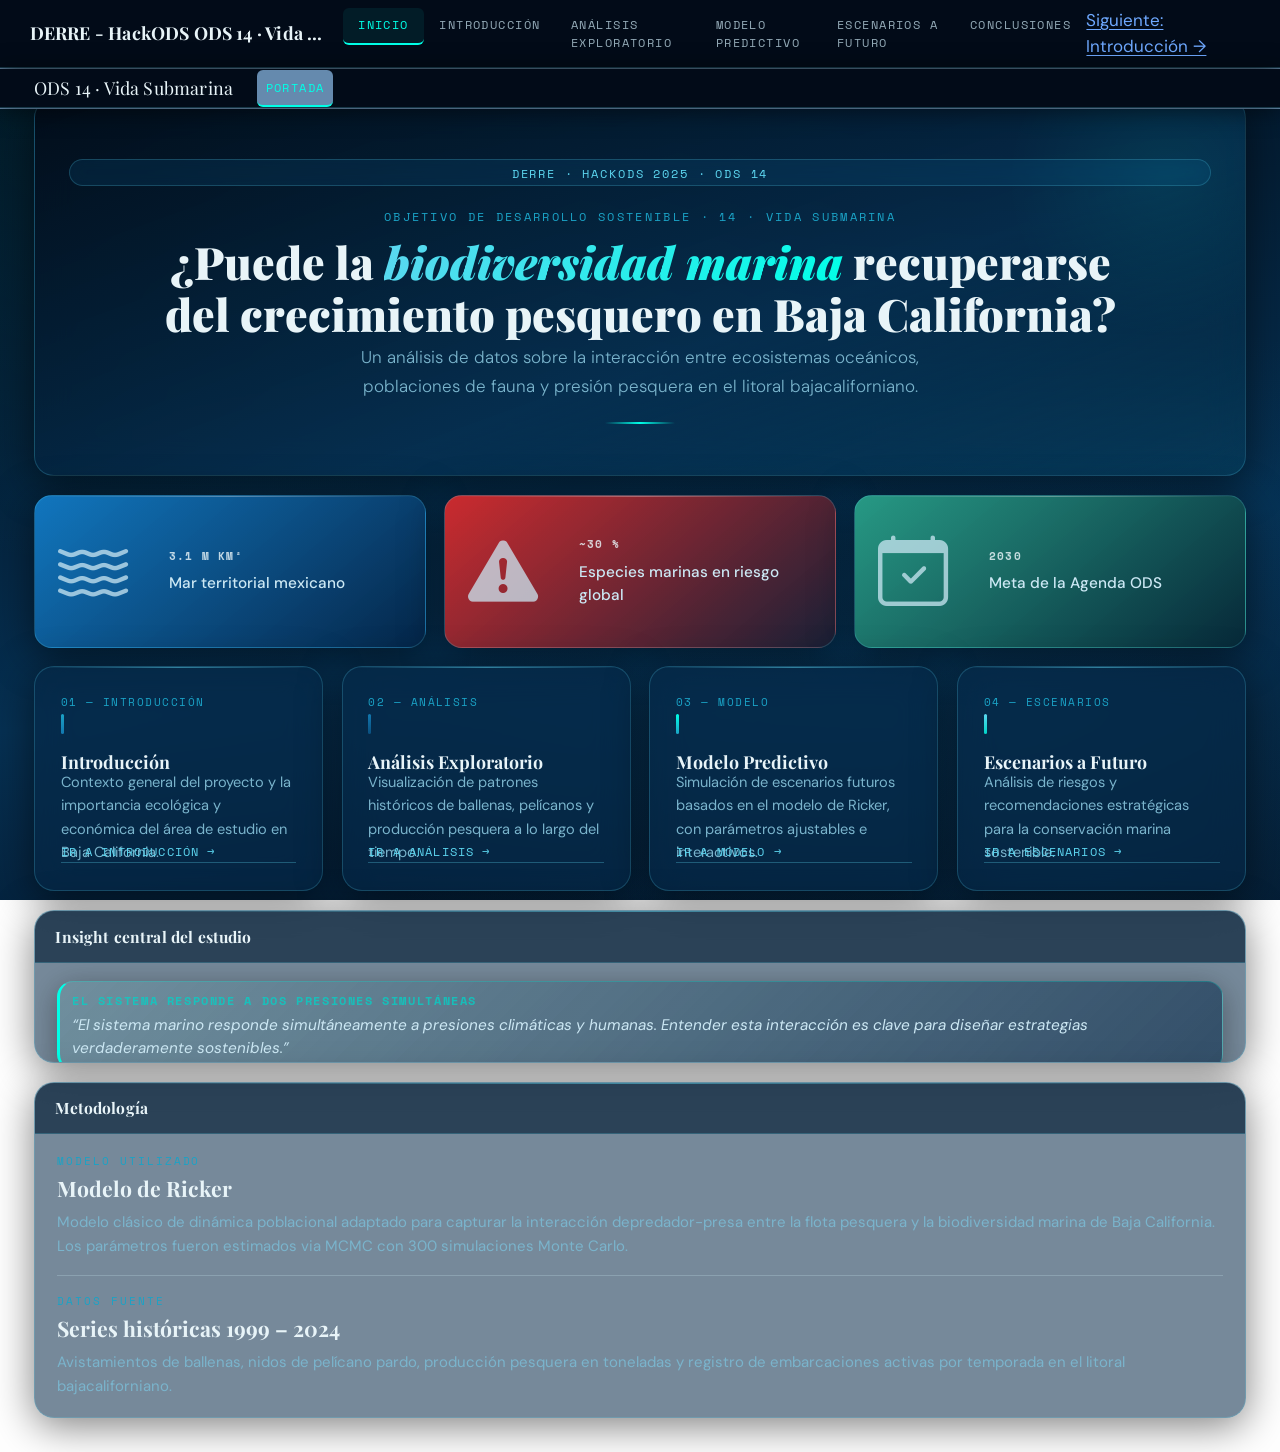
==== docs/index.html @ 637b15a0 "Configuración de uv con Quarto y render final" ====
<!DOCTYPE html>
<html xmlns="http://www.w3.org/1999/xhtml" lang="en" xml:lang="en"><head>

<meta charset="utf-8">
<meta name="generator" content="quarto-1.9.37">

<meta name="viewport" content="width=device-width, initial-scale=1.0, user-scalable=yes">


<title>ODS 14 · Vida Submarina – DERRE - HackODS ODS 14 · Vida Submarina</title>
<style>
/* Default styles provided by pandoc.
** See https://pandoc.org/MANUAL.html#variables-for-html for config info.
*/
code{white-space: pre-wrap;}
span.smallcaps{font-variant: small-caps;}
div.columns{display: flex; gap: min(4vw, 1.5em);}
div.column{flex: auto; overflow-x: auto;}
div.hanging-indent{margin-left: 1.5em; text-indent: -1.5em;}
ul.task-list{list-style: none;}
ul.task-list li input[type="checkbox"] {
  width: 0.8em;
  margin: 0 0.8em 0.2em -1em; /* quarto-specific, see https://github.com/quarto-dev/quarto-cli/issues/4556 */ 
  vertical-align: middle;
}
</style>


<script src="site_libs/quarto-nav/quarto-nav.js"></script>
<script src="site_libs/quarto-nav/headroom.min.js"></script>
<script src="site_libs/clipboard/clipboard.min.js"></script>
<script src="site_libs/quarto-html/quarto.js" type="module"></script>
<script src="site_libs/quarto-html/tabsets/tabsets.js" type="module"></script>
<script src="site_libs/quarto-html/popper.min.js"></script>
<script src="site_libs/quarto-html/tippy.umd.min.js"></script>
<script src="site_libs/quarto-html/anchor.min.js"></script>
<link href="site_libs/quarto-html/tippy.css" rel="stylesheet">
<link href="site_libs/quarto-html/quarto-syntax-highlighting-7f8f88aac4f3542376d5c11b86a4c14d.css" rel="stylesheet" class="quarto-color-scheme" id="quarto-text-highlighting-styles">
<link href="site_libs/quarto-html/quarto-syntax-highlighting-dark-d0ae9245876894da5ac7e18953ecc5cc.css" rel="stylesheet" class="quarto-color-scheme quarto-color-alternate" id="quarto-text-highlighting-styles">
<link href="site_libs/quarto-html/quarto-syntax-highlighting-7f8f88aac4f3542376d5c11b86a4c14d.css" rel="stylesheet" class="quarto-color-scheme-extra" id="quarto-text-highlighting-styles">
<script src="site_libs/bootstrap/bootstrap.min.js"></script>
<link href="site_libs/bootstrap/bootstrap-icons.css" rel="stylesheet">
<link href="site_libs/bootstrap/bootstrap-c51120a6cc326809cc32e74ac7dfd758.min.css" rel="stylesheet" append-hash="true" class="quarto-color-scheme" id="quarto-bootstrap" data-mode="light">
<link href="site_libs/bootstrap/bootstrap-dark-c51120a6cc326809cc32e74ac7dfd758.min.css" rel="stylesheet" append-hash="true" class="quarto-color-scheme quarto-color-alternate" id="quarto-bootstrap" data-mode="light">
<link href="site_libs/bootstrap/bootstrap-c51120a6cc326809cc32e74ac7dfd758.min.css" rel="stylesheet" append-hash="true" class="quarto-color-scheme-extra" id="quarto-bootstrap" data-mode="light">
<script src="site_libs/quarto-dashboard/quarto-dashboard.js"></script>
<script src="site_libs/quarto-dashboard/stickythead.js"></script>



<script src="site_libs/quarto-dashboard/web-components.js" type="module"></script>
<script src="site_libs/quarto-dashboard/components.js"></script>

<script id="quarto-search-options" type="application/json">{
  "language": {
    "search-no-results-text": "No results",
    "search-matching-documents-text": "matching documents",
    "search-copy-link-title": "Copy link to search",
    "search-hide-matches-text": "Hide additional matches",
    "search-more-match-text": "more match in this document",
    "search-more-matches-text": "more matches in this document",
    "search-clear-button-title": "Clear",
    "search-text-placeholder": "",
    "search-detached-cancel-button-title": "Cancel",
    "search-submit-button-title": "Submit",
    "search-label": "Search"
  }
}</script>


</head>

<body class="quarto-dashboard nav-fixed fullcontent quarto-light">


<div id="quarto-search-results"></div>
  <header id="quarto-header" class="headroom fixed-top">
    <nav class="navbar navbar-expand-lg " data-bs-theme="dark">
      <div class="navbar-container container-fluid">
      <div class="navbar-brand-container mx-auto">
    <a class="navbar-brand" href="./index.html">
    <span class="navbar-title">DERRE - HackODS ODS 14 · Vida Submarina</span>
    </a>
  </div>
          <button class="navbar-toggler" type="button" data-bs-toggle="collapse" data-bs-target="#navbarCollapse" aria-controls="navbarCollapse" role="menu" aria-expanded="false" aria-label="Toggle navigation" onclick="if (window.quartoToggleHeadroom) { window.quartoToggleHeadroom(); }">
  <span class="navbar-toggler-icon"></span>
</button>
          <div class="collapse navbar-collapse" id="navbarCollapse">
            <ul class="navbar-nav navbar-nav-scroll me-auto">
  <li class="nav-item">
    <a class="nav-link active" href="./index.html" aria-current="page"> 
<span class="menu-text">Inicio</span></a>
  </li>  
  <li class="nav-item">
    <a class="nav-link" href="./introduccion.html"> 
<span class="menu-text">Introducción</span></a>
  </li>  
  <li class="nav-item">
    <a class="nav-link" href="./analisis.html"> 
<span class="menu-text">Análisis Exploratorio</span></a>
  </li>  
  <li class="nav-item">
    <a class="nav-link" href="./modelo.html"> 
<span class="menu-text">Modelo Predictivo</span></a>
  </li>  
  <li class="nav-item">
    <a class="nav-link" href="./escenarios.html"> 
<span class="menu-text">Escenarios a futuro</span></a>
  </li>  
  <li class="nav-item">
    <a class="nav-link" href="./conclusiones.html"> 
<span class="menu-text">Conclusiones</span></a>
  </li>  
</ul>
          <div class="quarto-dashboard-links"><a class="quarto-dashboard-link" href="introduccion.html" aria-label="Ir al siguiente tablero"><span class="quarto-dashboard-link-text">Siguiente: Introducción →</span></a></div></div> <!-- /navcollapse -->
            <div class="quarto-navbar-tools">
</div>
      </div> <!-- /container-fluid -->
    </nav>
<header id="quarto-dashboard-header">
<nav class="navbar navbar-expand-md slim" data-bs-theme="dark">
  <div class="navbar-container container-fluid">
    <button class="navbar-toggler" type="button" data-bs-toggle="collapse" data-bs-target="#dashboard-collapse" aria-controls="dashboard-collapse" aria-expanded="false" aria-label="Toggle navigation">
      <span class="navbar-toggler-icon"></span>
    </button>    


    <div class="navbar-brand-container">


      <div class="navbar-title">
        <div class="navbar-title-text"><a href="#">ODS 14 · Vida Submarina</a></div>
        
        
      </div>
    </div>
<div id="dashboard-collapse" class="navbar-collapse collapse"><ul class="navbar-nav navbar-nav-scroll me-auto" role="tablist"><li class="nav-item" role="presentation"><a id="tab-portada" class="nav-link active" data-bs-toggle="tab" role="tab" data-bs-target="#portada" data-scrolling="true" href="#portada" aria-controls="portada" aria-selected="true"><span class="nav-link-text">Portada</span></a></li></ul></div></div>
</nav>
</header></header>
<!-- content -->
<div id="quarto-content" class="quarto-container page-layout-custom page-navbar quarto-dashboard-content bslib-gap-spacing html-fill-container dashboard-scrolling quarto-dashboard-pages">
<!-- sidebar -->
<!-- margin-sidebar -->
<!-- main -->

<div class="bslib-grid-item html-fill-item tab-content bslib-grid" data-layout="flow" style="display: grid; grid-template-rows: minmax(3em, 1fr); grid-auto-columns: minmax(0, 1fr);">
<div id="portada" class="dashboard-page tab-pane show active html-fill-item html-fill-container" data-orientation="rows" aria-labelledby="tab-portada">
<div class="html-fill-item html-fill-container bslib-grid" style="display: grid; grid-template-rows: minmax(3em, 42vh) minmax(3em, 17vh) minmax(3em, 25vh) minmax(3em, 17vh) minmax(3em, 1fr); grid-auto-columns: minmax(0, 1fr);">
<div class="html-fill-item html-fill-container bslib-grid" style="display: grid; grid-template-columns: minmax(3em, 1fr);
grid-auto-rows: minmax(0, 1fr);">
<div class="card card-hero html-fill-item html-fill-container bslib-card" data-bslib-card-init="" data-require-bs-caller="card()" data-full-screen="false">
<div class="card-body html-fill-item html-fill-container">
<div class="hero-badge html-fill-item html-fill-container">
<p>DERRE · HackODS 2025 · ODS 14</p>
</div>
<div class="hero-eyebrow html-fill-item html-fill-container">
<p>Objetivo de Desarrollo Sostenible · 14 · Vida Submarina</p>
</div>
<div class="hero-pregunta html-fill-item html-fill-container">
<p>¿Puede la <em>biodiversidad marina</em> recuperarse<br>
del crecimiento pesquero en Baja California?</p>
</div>
<div class="hero-desc html-fill-item html-fill-container">
<p>Un análisis de datos sobre la interacción entre ecosistemas oceánicos, poblaciones de fauna y presión pesquera en el litoral bajacaliforniano.</p>
</div>
<div class="hero-divisor html-fill-item html-fill-container">

</div>
</div>
<bslib-tooltip placement="auto" bsoptions="[]" data-require-bs-version="5" data-require-bs-caller="tooltip()">
    <template>Expand</template>
    <span class="bslib-full-screen-enter badge rounded-pill">
        <svg xmlns="http://www.w3.org/2000/svg" viewbox="0 0 24 24" style="height:1em;width:1em;" aria-hidden="true" role="img"><path d="M20 5C20 4.4 19.6 4 19 4H13C12.4 4 12 3.6 12 3C12 2.4 12.4 2 13 2H21C21.6 2 22 2.4 22 3V11C22 11.6 21.6 12 21 12C20.4 12 20 11.6 20 11V5ZM4 19C4 19.6 4.4 20 5 20H11C11.6 20 12 20.4 12 21C12 21.6 11.6 22 11 22H3C2.4 22 2 21.6 2 21V13C2 12.4 2.4 12 3 12C3.6 12 4 12.4 4 13V19Z"></path></svg>
    </span>
</bslib-tooltip><script data-bslib-card-init="">bslib.Card.initializeAllCards();</script></div>
</div>
<div class="html-fill-item html-fill-container bslib-grid" style="display: grid; grid-template-columns: minmax(3em, 1fr) minmax(3em, 1fr) minmax(3em, 1fr);
grid-auto-rows: minmax(0, 1fr);">
<div class="card valuebox html-fill-item html-fill-container bslib-card bslib-value-box bg-primary showcase-left-center" data-bslib-card-init="" data-require-bs-caller="card()">
<div class="card-body html-fill-item html-fill-container">
<div class="html-fill-item html-fill-container value-box-grid">
<div class="value-box-showcase html-fill-item html-fill-container">

<i class="bi bi-water"></i></div>
<div class="value-box-area">
<p class="value-box-title">
<strong>3.1 M km²</strong>
</p>
<p class="value-box-value">
<p>Mar territorial mexicano</p>
</p>
</div>
</div>
</div>
<script data-bslib-card-init="">bslib.Card.initializeAllCards();</script></div><div class="card valuebox html-fill-item html-fill-container bslib-card bslib-value-box bg-danger showcase-left-center" data-bslib-card-init="" data-require-bs-caller="card()">
<div class="card-body html-fill-item html-fill-container">
<div class="html-fill-item html-fill-container value-box-grid">
<div class="value-box-showcase html-fill-item html-fill-container">

<i class="bi bi-exclamation-triangle-fill"></i></div>
<div class="value-box-area">
<p class="value-box-title">
<strong>~30 %</strong>
</p>
<p class="value-box-value">
<p>Especies marinas en riesgo global</p>
</p>
</div>
</div>
</div>
<script data-bslib-card-init="">bslib.Card.initializeAllCards();</script></div><div class="card valuebox html-fill-item html-fill-container bslib-card bslib-value-box bg-success showcase-left-center" data-bslib-card-init="" data-require-bs-caller="card()">
<div class="card-body html-fill-item html-fill-container">
<div class="html-fill-item html-fill-container value-box-grid">
<div class="value-box-showcase html-fill-item html-fill-container">

<i class="bi bi-calendar-check"></i></div>
<div class="value-box-area">
<p class="value-box-title">
<strong>2030</strong>
</p>
<p class="value-box-value">
<p>Meta de la Agenda ODS</p>
</p>
</div>
</div>
</div>
<script data-bslib-card-init="">bslib.Card.initializeAllCards();</script></div>
</div>
<div class="html-fill-item html-fill-container bslib-grid" style="display: grid; grid-template-columns: minmax(3em, 25fr) minmax(3em, 25fr) minmax(3em, 25fr) minmax(3em, 25fr);
grid-auto-rows: minmax(0, 1fr);">
<div class="html-fill-item html-fill-container bslib-grid" style="display: grid; grid-template-rows: minmax(3em, 1fr); grid-auto-columns: minmax(0, 1fr);">
<div class="card card-nav html-fill-item html-fill-container bslib-card" data-bslib-card-init="" data-require-bs-caller="card()" data-full-screen="false">
<div class="card-body html-fill-item html-fill-container">
<div class="nav-numero html-fill-item html-fill-container">
<p>01 — Introducción</p>
</div>
<div class="nav-accent nav-accent-azul html-fill-item html-fill-container">

</div>
<div class="nav-card-titulo html-fill-item html-fill-container">
Introducción
</div>
<div class="nav-card-desc html-fill-item html-fill-container">
<p>Contexto general del proyecto y la importancia ecológica y económica del área de estudio en Baja California.</p>
</div>
<a href="./introduccion.html" class="nav-enlace">Ir a Introducción →</a>
</div>
<bslib-tooltip placement="auto" bsoptions="[]" data-require-bs-version="5" data-require-bs-caller="tooltip()">
    <template>Expand</template>
    <span class="bslib-full-screen-enter badge rounded-pill">
        <svg xmlns="http://www.w3.org/2000/svg" viewbox="0 0 24 24" style="height:1em;width:1em;" aria-hidden="true" role="img"><path d="M20 5C20 4.4 19.6 4 19 4H13C12.4 4 12 3.6 12 3C12 2.4 12.4 2 13 2H21C21.6 2 22 2.4 22 3V11C22 11.6 21.6 12 21 12C20.4 12 20 11.6 20 11V5ZM4 19C4 19.6 4.4 20 5 20H11C11.6 20 12 20.4 12 21C12 21.6 11.6 22 11 22H3C2.4 22 2 21.6 2 21V13C2 12.4 2.4 12 3 12C3.6 12 4 12.4 4 13V19Z"></path></svg>
    </span>
</bslib-tooltip><script data-bslib-card-init="">bslib.Card.initializeAllCards();</script></div>
</div><div class="html-fill-item html-fill-container bslib-grid" style="display: grid; grid-template-rows: minmax(3em, 1fr); grid-auto-columns: minmax(0, 1fr);">
<div class="card card-nav html-fill-item html-fill-container bslib-card" data-bslib-card-init="" data-require-bs-caller="card()" data-full-screen="false">
<div class="card-body html-fill-item html-fill-container">
<div class="nav-numero html-fill-item html-fill-container">
<p>02 — Análisis</p>
</div>
<div class="nav-accent nav-accent-wave html-fill-item html-fill-container">

</div>
<div class="nav-card-titulo html-fill-item html-fill-container">
<p>Análisis Exploratorio</p>
</div>
<div class="nav-card-desc html-fill-item html-fill-container">
<p>Visualización de patrones históricos de ballenas, pelícanos y producción pesquera a lo largo del tiempo.</p>
</div>
<a href="./analisis.html" class="nav-enlace">Ir a Análisis →</a>
</div>
<bslib-tooltip placement="auto" bsoptions="[]" data-require-bs-version="5" data-require-bs-caller="tooltip()">
    <template>Expand</template>
    <span class="bslib-full-screen-enter badge rounded-pill">
        <svg xmlns="http://www.w3.org/2000/svg" viewbox="0 0 24 24" style="height:1em;width:1em;" aria-hidden="true" role="img"><path d="M20 5C20 4.4 19.6 4 19 4H13C12.4 4 12 3.6 12 3C12 2.4 12.4 2 13 2H21C21.6 2 22 2.4 22 3V11C22 11.6 21.6 12 21 12C20.4 12 20 11.6 20 11V5ZM4 19C4 19.6 4.4 20 5 20H11C11.6 20 12 20.4 12 21C12 21.6 11.6 22 11 22H3C2.4 22 2 21.6 2 21V13C2 12.4 2.4 12 3 12C3.6 12 4 12.4 4 13V19Z"></path></svg>
    </span>
</bslib-tooltip><script data-bslib-card-init="">bslib.Card.initializeAllCards();</script></div>
</div><div class="html-fill-item html-fill-container bslib-grid" style="display: grid; grid-template-rows: minmax(3em, 1fr); grid-auto-columns: minmax(0, 1fr);">
<div class="card card-nav html-fill-item html-fill-container bslib-card" data-bslib-card-init="" data-require-bs-caller="card()" data-full-screen="false">
<div class="card-body html-fill-item html-fill-container">
<div class="nav-numero html-fill-item html-fill-container">
<p>03 — Modelo</p>
</div>
<div class="nav-accent nav-accent-cian html-fill-item html-fill-container">

</div>
<div class="nav-card-titulo html-fill-item html-fill-container">
<p>Modelo Predictivo</p>
</div>
<div class="nav-card-desc html-fill-item html-fill-container">
<p>Simulación de escenarios futuros basados en el modelo de Ricker, con parámetros ajustables e interactivos.</p>
</div>
<a href="./modelo.html" class="nav-enlace">Ir a Modelo →</a>
</div>
<bslib-tooltip placement="auto" bsoptions="[]" data-require-bs-version="5" data-require-bs-caller="tooltip()">
    <template>Expand</template>
    <span class="bslib-full-screen-enter badge rounded-pill">
        <svg xmlns="http://www.w3.org/2000/svg" viewbox="0 0 24 24" style="height:1em;width:1em;" aria-hidden="true" role="img"><path d="M20 5C20 4.4 19.6 4 19 4H13C12.4 4 12 3.6 12 3C12 2.4 12.4 2 13 2H21C21.6 2 22 2.4 22 3V11C22 11.6 21.6 12 21 12C20.4 12 20 11.6 20 11V5ZM4 19C4 19.6 4.4 20 5 20H11C11.6 20 12 20.4 12 21C12 21.6 11.6 22 11 22H3C2.4 22 2 21.6 2 21V13C2 12.4 2.4 12 3 12C3.6 12 4 12.4 4 13V19Z"></path></svg>
    </span>
</bslib-tooltip><script data-bslib-card-init="">bslib.Card.initializeAllCards();</script></div>
</div><div class="html-fill-item html-fill-container bslib-grid" style="display: grid; grid-template-rows: minmax(3em, 1fr); grid-auto-columns: minmax(0, 1fr);">
<div class="card card-nav html-fill-item html-fill-container bslib-card" data-bslib-card-init="" data-require-bs-caller="card()" data-full-screen="false">
<div class="card-body html-fill-item html-fill-container">
<div class="nav-numero html-fill-item html-fill-container">
<p>04 — Escenarios</p>
</div>
<div class="nav-accent nav-accent-espuma html-fill-item html-fill-container">

</div>
<div class="nav-card-titulo html-fill-item html-fill-container">
<p>Escenarios a Futuro</p>
</div>
<div class="nav-card-desc html-fill-item html-fill-container">
<p>Análisis de riesgos y recomendaciones estratégicas para la conservación marina sostenible.</p>
</div>
<a href="./escenarios.html" class="nav-enlace">Ir a Escenarios →</a>
</div>
<bslib-tooltip placement="auto" bsoptions="[]" data-require-bs-version="5" data-require-bs-caller="tooltip()">
    <template>Expand</template>
    <span class="bslib-full-screen-enter badge rounded-pill">
        <svg xmlns="http://www.w3.org/2000/svg" viewbox="0 0 24 24" style="height:1em;width:1em;" aria-hidden="true" role="img"><path d="M20 5C20 4.4 19.6 4 19 4H13C12.4 4 12 3.6 12 3C12 2.4 12.4 2 13 2H21C21.6 2 22 2.4 22 3V11C22 11.6 21.6 12 21 12C20.4 12 20 11.6 20 11V5ZM4 19C4 19.6 4.4 20 5 20H11C11.6 20 12 20.4 12 21C12 21.6 11.6 22 11 22H3C2.4 22 2 21.6 2 21V13C2 12.4 2.4 12 3 12C3.6 12 4 12.4 4 13V19Z"></path></svg>
    </span>
</bslib-tooltip><script data-bslib-card-init="">bslib.Card.initializeAllCards();</script></div>
</div>
</div>
<div class="html-fill-item html-fill-container bslib-grid" style="display: grid; grid-template-columns: minmax(3em, 100fr);
grid-auto-rows: minmax(0, 1fr);">
<div class="html-fill-item html-fill-container bslib-grid" style="display: grid; grid-template-rows: minmax(3em, 1fr); grid-auto-columns: minmax(0, 1fr);">
<div class="card html-fill-item html-fill-container bslib-card" data-bslib-card-init="" data-require-bs-caller="card()" data-full-screen="false">
<div class="card-header dashboard-card-no-title">
<p>Insight central del estudio</p>
</div>
<div class="card-body html-fill-item html-fill-container">
<div class="callout callout-style-simple callout-important no-icon callout-titled">
<div class="callout-header d-flex align-content-center html-fill-item html-fill-container">
<div class="callout-icon-container html-fill-item html-fill-container">
<i class="callout-icon no-icon"></i>
</div>
<div class="callout-title-container flex-fill html-fill-item html-fill-container">
<span class="screen-reader-only">Important</span>El sistema responde a dos presiones simultáneas
</div>
</div>
<div class="callout-body-container callout-body html-fill-item html-fill-container">
<em>“El sistema marino responde simultáneamente a presiones climáticas y humanas. Entender esta interacción es clave para diseñar estrategias verdaderamente sostenibles.”</em>
</div>
</div>
</div>
<bslib-tooltip placement="auto" bsoptions="[]" data-require-bs-version="5" data-require-bs-caller="tooltip()">
    <template>Expand</template>
    <span class="bslib-full-screen-enter badge rounded-pill">
        <svg xmlns="http://www.w3.org/2000/svg" viewbox="0 0 24 24" style="height:1em;width:1em;" aria-hidden="true" role="img"><path d="M20 5C20 4.4 19.6 4 19 4H13C12.4 4 12 3.6 12 3C12 2.4 12.4 2 13 2H21C21.6 2 22 2.4 22 3V11C22 11.6 21.6 12 21 12C20.4 12 20 11.6 20 11V5ZM4 19C4 19.6 4.4 20 5 20H11C11.6 20 12 20.4 12 21C12 21.6 11.6 22 11 22H3C2.4 22 2 21.6 2 21V13C2 12.4 2.4 12 3 12C3.6 12 4 12.4 4 13V19Z"></path></svg>
    </span>
</bslib-tooltip><script data-bslib-card-init="">bslib.Card.initializeAllCards();</script></div>
</div>
</div>
<div class="html-fill-item html-fill-container bslib-grid" style="display: grid; grid-template-columns: minmax(3em, 1fr);
grid-auto-rows: minmax(0, 1fr);">
<div class="card html-fill-item html-fill-container bslib-card" data-bslib-card-init="" data-require-bs-caller="card()" data-full-screen="false">
<div class="card-header dashboard-card-no-title">
<p>Metodología</p>
</div>
<div class="card-body html-fill-item html-fill-container">
<div class="seccion-label html-fill-item html-fill-container">
<p>Modelo utilizado</p>
</div>
<div class="seccion-titulo html-fill-item html-fill-container">
<p>Modelo de Ricker</p>
</div>
<div class="seccion-desc html-fill-item html-fill-container">
<p>Modelo clásico de dinámica poblacional adaptado para capturar la interacción depredador-presa entre la flota pesquera y la biodiversidad marina de Baja California. Los parámetros fueron estimados via MCMC con 300 simulaciones Monte Carlo.</p>
</div>
<hr>
<div class="seccion-label html-fill-item html-fill-container">
<p>Datos fuente</p>
</div>
<div class="seccion-titulo html-fill-item html-fill-container">
<p>Series históricas 1999 – 2024</p>
</div>
<div class="seccion-desc html-fill-item html-fill-container">
<p>Avistamientos de ballenas, nidos de pelícano pardo, producción pesquera en toneladas y registro de embarcaciones activas por temporada en el litoral bajacaliforniano.</p>
</div>
</div>
<bslib-tooltip placement="auto" bsoptions="[]" data-require-bs-version="5" data-require-bs-caller="tooltip()">
    <template>Expand</template>
    <span class="bslib-full-screen-enter badge rounded-pill">
        <svg xmlns="http://www.w3.org/2000/svg" viewbox="0 0 24 24" style="height:1em;width:1em;" aria-hidden="true" role="img"><path d="M20 5C20 4.4 19.6 4 19 4H13C12.4 4 12 3.6 12 3C12 2.4 12.4 2 13 2H21C21.6 2 22 2.4 22 3V11C22 11.6 21.6 12 21 12C20.4 12 20 11.6 20 11V5ZM4 19C4 19.6 4.4 20 5 20H11C11.6 20 12 20.4 12 21C12 21.6 11.6 22 11 22H3C2.4 22 2 21.6 2 21V13C2 12.4 2.4 12 3 12C3.6 12 4 12.4 4 13V19Z"></path></svg>
    </span>
</bslib-tooltip><script data-bslib-card-init="">bslib.Card.initializeAllCards();</script></div><div id="3ade8a4a-fb1d-4a6c-8409-ac45482d5fc9" class="hidden html-fill-item html-fill-container">

</div>
</div>
</div>
</div>
</div>


<script id="quarto-html-after-body" type="application/javascript">
  window.document.addEventListener("DOMContentLoaded", function (event) {
    const icon = "";
    const anchorJS = new window.AnchorJS();
    anchorJS.options = {
      placement: 'right',
      icon: icon
    };
    anchorJS.add('.anchored');
    const isCodeAnnotation = (el) => {
      for (const clz of el.classList) {
        if (clz.startsWith('code-annotation-')) {                     
          return true;
        }
      }
      return false;
    }
    const onCopySuccess = function(e) {
      // button target
      const button = e.trigger;
      // don't keep focus
      button.blur();
      // flash "checked"
      button.classList.add('code-copy-button-checked');
      var currentTitle = button.getAttribute("title");
      button.setAttribute("title", "Copied!");
      let tooltip;
      if (window.bootstrap) {
        button.setAttribute("data-bs-toggle", "tooltip");
        button.setAttribute("data-bs-placement", "left");
        button.setAttribute("data-bs-title", "Copied!");
        tooltip = new bootstrap.Tooltip(button, 
          { trigger: "manual", 
            customClass: "code-copy-button-tooltip",
            offset: [0, -8]});
        tooltip.show();    
      }
      setTimeout(function() {
        if (tooltip) {
          tooltip.hide();
          button.removeAttribute("data-bs-title");
          button.removeAttribute("data-bs-toggle");
          button.removeAttribute("data-bs-placement");
        }
        button.setAttribute("title", currentTitle);
        button.classList.remove('code-copy-button-checked');
      }, 1000);
      // clear code selection
      e.clearSelection();
    }
    const getTextToCopy = function(trigger) {
      const outerScaffold = trigger.parentElement.cloneNode(true);
      const codeEl = outerScaffold.querySelector('code');
      for (const childEl of codeEl.children) {
        if (isCodeAnnotation(childEl)) {
          childEl.remove();
        }
      }
      return codeEl.innerText;
    }
    const clipboard = new window.ClipboardJS('.code-copy-button:not([data-in-quarto-modal])', {
      text: getTextToCopy
    });
    clipboard.on('success', onCopySuccess);
    if (window.document.getElementById('quarto-embedded-source-code-modal')) {
      const clipboardModal = new window.ClipboardJS('.code-copy-button[data-in-quarto-modal]', {
        text: getTextToCopy,
        container: window.document.getElementById('quarto-embedded-source-code-modal')
      });
      clipboardModal.on('success', onCopySuccess);
    }
      var localhostRegex = new RegExp(/^(?:http|https):\/\/localhost\:?[0-9]*\//);
      var mailtoRegex = new RegExp(/^mailto:/);
        var filterRegex = new RegExp('/' + window.location.host + '/');
      var isInternal = (href) => {
          return filterRegex.test(href) || localhostRegex.test(href) || mailtoRegex.test(href);
      }
      // Inspect non-navigation links and adorn them if external
     var links = window.document.querySelectorAll('a[href]:not(.nav-link):not(.navbar-brand):not(.toc-action):not(.sidebar-link):not(.sidebar-item-toggle):not(.pagination-link):not(.no-external):not([aria-hidden]):not(.dropdown-item):not(.quarto-navigation-tool):not(.about-link)');
      for (var i=0; i<links.length; i++) {
        const link = links[i];
        if (!isInternal(link.href)) {
          // undo the damage that might have been done by quarto-nav.js in the case of
          // links that we want to consider external
          if (link.dataset.originalHref !== undefined) {
            link.href = link.dataset.originalHref;
          }
        }
      }
    function tippyHover(el, contentFn, onTriggerFn, onUntriggerFn) {
      const config = {
        allowHTML: true,
        maxWidth: 500,
        delay: 100,
        arrow: false,
        appendTo: function(el) {
            return el.parentElement;
        },
        interactive: true,
        interactiveBorder: 10,
        theme: 'quarto',
        placement: 'bottom-start',
      };
      if (contentFn) {
        config.content = contentFn;
      }
      if (onTriggerFn) {
        config.onTrigger = onTriggerFn;
      }
      if (onUntriggerFn) {
        config.onUntrigger = onUntriggerFn;
      }
      window.tippy(el, config); 
    }
    const noterefs = window.document.querySelectorAll('a[role="doc-noteref"]');
    for (var i=0; i<noterefs.length; i++) {
      const ref = noterefs[i];
      tippyHover(ref, function() {
        // use id or data attribute instead here
        let href = ref.getAttribute('data-footnote-href') || ref.getAttribute('href');
        try { href = new URL(href).hash; } catch {}
        const id = href.replace(/^#\/?/, "");
        const note = window.document.getElementById(id);
        if (note) {
          return note.innerHTML;
        } else {
          return "";
        }
      });
    }
    const xrefs = window.document.querySelectorAll('a.quarto-xref');
    const processXRef = (id, note) => {
      // Strip column container classes
      const stripColumnClz = (el) => {
        el.classList.remove("page-full", "page-columns");
        if (el.children) {
          for (const child of el.children) {
            stripColumnClz(child);
          }
        }
      }
      stripColumnClz(note)
      if (id === null || id.startsWith('sec-')) {
        // Special case sections, only their first couple elements
        const container = document.createElement("div");
        if (note.children && note.children.length > 2) {
          container.appendChild(note.children[0].cloneNode(true));
          for (let i = 1; i < note.children.length; i++) {
            const child = note.children[i];
            if (child.tagName === "P" && child.innerText === "") {
              continue;
            } else {
              container.appendChild(child.cloneNode(true));
              break;
            }
          }
          if (window.Quarto?.typesetMath) {
            window.Quarto.typesetMath(container);
          }
          return container.innerHTML
        } else {
          if (window.Quarto?.typesetMath) {
            window.Quarto.typesetMath(note);
          }
          return note.innerHTML;
        }
      } else {
        // Remove any anchor links if they are present
        const anchorLink = note.querySelector('a.anchorjs-link');
        if (anchorLink) {
          anchorLink.remove();
        }
        if (window.Quarto?.typesetMath) {
          window.Quarto.typesetMath(note);
        }
        if (note.classList.contains("callout")) {
          return note.outerHTML;
        } else {
          return note.innerHTML;
        }
      }
    }
    for (var i=0; i<xrefs.length; i++) {
      const xref = xrefs[i];
      tippyHover(xref, undefined, function(instance) {
        instance.disable();
        let url = xref.getAttribute('href');
        let hash = undefined; 
        if (url.startsWith('#')) {
          hash = url;
        } else {
          try { hash = new URL(url).hash; } catch {}
        }
        if (hash) {
          const id = hash.replace(/^#\/?/, "");
          const note = window.document.getElementById(id);
          if (note !== null) {
            try {
              const html = processXRef(id, note.cloneNode(true));
              instance.setContent(html);
            } finally {
              instance.enable();
              instance.show();
            }
          } else {
            // See if we can fetch this
            fetch(url.split('#')[0])
            .then(res => res.text())
            .then(html => {
              const parser = new DOMParser();
              const htmlDoc = parser.parseFromString(html, "text/html");
              const note = htmlDoc.getElementById(id);
              if (note !== null) {
                const html = processXRef(id, note);
                instance.setContent(html);
              } 
            }).finally(() => {
              instance.enable();
              instance.show();
            });
          }
        } else {
          // See if we can fetch a full url (with no hash to target)
          // This is a special case and we should probably do some content thinning / targeting
          fetch(url)
          .then(res => res.text())
          .then(html => {
            const parser = new DOMParser();
            const htmlDoc = parser.parseFromString(html, "text/html");
            const note = htmlDoc.querySelector('main.content');
            if (note !== null) {
              // This should only happen for chapter cross references
              // (since there is no id in the URL)
              // remove the first header
              if (note.children.length > 0 && note.children[0].tagName === "HEADER") {
                note.children[0].remove();
              }
              const html = processXRef(null, note);
              instance.setContent(html);
            } 
          }).finally(() => {
            instance.enable();
            instance.show();
          });
        }
      }, function(instance) {
      });
    }
        let selectedAnnoteEl;
        const selectorForAnnotation = ( cell, annotation) => {
          let cellAttr = 'data-code-cell="' + cell + '"';
          let lineAttr = 'data-code-annotation="' +  annotation + '"';
          const selector = 'span[' + cellAttr + '][' + lineAttr + ']';
          return selector;
        }
        const selectCodeLines = (annoteEl) => {
          const doc = window.document;
          const targetCell = annoteEl.getAttribute("data-target-cell");
          const targetAnnotation = annoteEl.getAttribute("data-target-annotation");
          const annoteSpan = window.document.querySelector(selectorForAnnotation(targetCell, targetAnnotation));
          const lines = annoteSpan.getAttribute("data-code-lines").split(",");
          const lineIds = lines.map((line) => {
            return targetCell + "-" + line;
          })
          let top = null;
          let height = null;
          let parent = null;
          if (lineIds.length > 0) {
              //compute the position of the single el (top and bottom and make a div)
              const el = window.document.getElementById(lineIds[0]);
              top = el.offsetTop;
              height = el.offsetHeight;
              parent = el.parentElement.parentElement;
            if (lineIds.length > 1) {
              const lastEl = window.document.getElementById(lineIds[lineIds.length - 1]);
              const bottom = lastEl.offsetTop + lastEl.offsetHeight;
              height = bottom - top;
            }
            if (top !== null && height !== null && parent !== null) {
              // cook up a div (if necessary) and position it 
              let div = window.document.getElementById("code-annotation-line-highlight");
              if (div === null) {
                div = window.document.createElement("div");
                div.setAttribute("id", "code-annotation-line-highlight");
                div.style.position = 'absolute';
                parent.appendChild(div);
              }
              div.style.top = top - 2 + "px";
              div.style.height = height + 4 + "px";
              div.style.left = 0;
              let gutterDiv = window.document.getElementById("code-annotation-line-highlight-gutter");
              if (gutterDiv === null) {
                gutterDiv = window.document.createElement("div");
                gutterDiv.setAttribute("id", "code-annotation-line-highlight-gutter");
                gutterDiv.style.position = 'absolute';
                const codeCell = window.document.getElementById(targetCell);
                const gutter = codeCell.querySelector('.code-annotation-gutter');
                gutter.appendChild(gutterDiv);
              }
              gutterDiv.style.top = top - 2 + "px";
              gutterDiv.style.height = height + 4 + "px";
            }
            selectedAnnoteEl = annoteEl;
          }
        };
        const unselectCodeLines = () => {
          const elementsIds = ["code-annotation-line-highlight", "code-annotation-line-highlight-gutter"];
          elementsIds.forEach((elId) => {
            const div = window.document.getElementById(elId);
            if (div) {
              div.remove();
            }
          });
          selectedAnnoteEl = undefined;
        };
          // Handle positioning of the toggle
      window.addEventListener(
        "resize",
        throttle(() => {
          elRect = undefined;
          if (selectedAnnoteEl) {
            selectCodeLines(selectedAnnoteEl);
          }
        }, 10)
      );
      function throttle(fn, ms) {
      let throttle = false;
      let timer;
        return (...args) => {
          if(!throttle) { // first call gets through
              fn.apply(this, args);
              throttle = true;
          } else { // all the others get throttled
              if(timer) clearTimeout(timer); // cancel #2
              timer = setTimeout(() => {
                fn.apply(this, args);
                timer = throttle = false;
              }, ms);
          }
        };
      }
        // Attach click handler to the DT
        const annoteDls = window.document.querySelectorAll('dt[data-target-cell]');
        for (const annoteDlNode of annoteDls) {
          annoteDlNode.addEventListener('click', (event) => {
            const clickedEl = event.target;
            if (clickedEl !== selectedAnnoteEl) {
              unselectCodeLines();
              const activeEl = window.document.querySelector('dt[data-target-cell].code-annotation-active');
              if (activeEl) {
                activeEl.classList.remove('code-annotation-active');
              }
              selectCodeLines(clickedEl);
              clickedEl.classList.add('code-annotation-active');
            } else {
              // Unselect the line
              unselectCodeLines();
              clickedEl.classList.remove('code-annotation-active');
            }
          });
        }
    const findCites = (el) => {
      const parentEl = el.parentElement;
      if (parentEl) {
        const cites = parentEl.dataset.cites;
        if (cites) {
          return {
            el,
            cites: cites.split(' ')
          };
        } else {
          return findCites(el.parentElement)
        }
      } else {
        return undefined;
      }
    };
    var bibliorefs = window.document.querySelectorAll('a[role="doc-biblioref"]');
    for (var i=0; i<bibliorefs.length; i++) {
      const ref = bibliorefs[i];
      const citeInfo = findCites(ref);
      if (citeInfo) {
        tippyHover(citeInfo.el, function() {
          var popup = window.document.createElement('div');
          citeInfo.cites.forEach(function(cite) {
            var citeDiv = window.document.createElement('div');
            citeDiv.classList.add('hanging-indent');
            citeDiv.classList.add('csl-entry');
            var biblioDiv = window.document.getElementById('ref-' + cite);
            if (biblioDiv) {
              citeDiv.innerHTML = biblioDiv.innerHTML;
            }
            popup.appendChild(citeDiv);
          });
          return popup.innerHTML;
        });
      }
    }
  });
  </script>
</div> <!-- /content -->

<script type="application/javascript">
window.document.addEventListener("DOMContentLoaded", function (_event) {
  if (window.bslib.Card) {
    window.bslib.Card.initializeAllCards();
  }
}); 
</script>
  



</body></html>
---- docs/site_libs/quarto-html/tippy.css ----
.tippy-box[data-animation=fade][data-state=hidden]{opacity:0}[data-tippy-root]{max-width:calc(100vw - 10px)}.tippy-box{position:relative;background-color:#333;color:#fff;border-radius:4px;font-size:14px;line-height:1.4;white-space:normal;outline:0;transition-property:transform,visibility,opacity}.tippy-box[data-placement^=top]>.tippy-arrow{bottom:0}.tippy-box[data-placement^=top]>.tippy-arrow:before{bottom:-7px;left:0;border-width:8px 8px 0;border-top-color:initial;transform-origin:center top}.tippy-box[data-placement^=bottom]>.tippy-arrow{top:0}.tippy-box[data-placement^=bottom]>.tippy-arrow:before{top:-7px;left:0;border-width:0 8px 8px;border-bottom-color:initial;transform-origin:center bottom}.tippy-box[data-placement^=left]>.tippy-arrow{right:0}.tippy-box[data-placement^=left]>.tippy-arrow:before{border-width:8px 0 8px 8px;border-left-color:initial;right:-7px;transform-origin:center left}.tippy-box[data-placement^=right]>.tippy-arrow{left:0}.tippy-box[data-placement^=right]>.tippy-arrow:before{left:-7px;border-width:8px 8px 8px 0;border-right-color:initial;transform-origin:center right}.tippy-box[data-inertia][data-state=visible]{transition-timing-function:cubic-bezier(.54,1.5,.38,1.11)}.tippy-arrow{width:16px;height:16px;color:#333}.tippy-arrow:before{content:"";position:absolute;border-color:transparent;border-style:solid}.tippy-content{position:relative;padding:5px 9px;z-index:1}
---- docs/site_libs/quarto-html/quarto-syntax-highlighting-7f8f88aac4f3542376d5c11b86a4c14d.css ----
/* quarto syntax highlight colors */
:root {
  --quarto-hl-ot-color: #003B4F;
  --quarto-hl-at-color: #657422;
  --quarto-hl-ss-color: #20794D;
  --quarto-hl-an-color: #5E5E5E;
  --quarto-hl-fu-color: #4758AB;
  --quarto-hl-st-color: #20794D;
  --quarto-hl-cf-color: #003B4F;
  --quarto-hl-op-color: #5E5E5E;
  --quarto-hl-er-color: #AD0000;
  --quarto-hl-bn-color: #AD0000;
  --quarto-hl-al-color: #AD0000;
  --quarto-hl-va-color: #111111;
  --quarto-hl-bu-color: inherit;
  --quarto-hl-ex-color: inherit;
  --quarto-hl-pp-color: #AD0000;
  --quarto-hl-in-color: #5E5E5E;
  --quarto-hl-vs-color: #20794D;
  --quarto-hl-wa-color: #5E5E5E;
  --quarto-hl-do-color: #5E5E5E;
  --quarto-hl-im-color: #00769E;
  --quarto-hl-ch-color: #20794D;
  --quarto-hl-dt-color: #AD0000;
  --quarto-hl-fl-color: #AD0000;
  --quarto-hl-co-color: #5E5E5E;
  --quarto-hl-cv-color: #5E5E5E;
  --quarto-hl-cn-color: #8f5902;
  --quarto-hl-sc-color: #5E5E5E;
  --quarto-hl-dv-color: #AD0000;
  --quarto-hl-kw-color: #003B4F;
}

/* other quarto variables */
:root {
  --quarto-font-monospace: SFMono-Regular, Menlo, Monaco, Consolas, "Liberation Mono", "Courier New", monospace;
}

/* syntax highlight based on Pandoc's rules */
pre > code.sourceCode > span {
  color: #003B4F;
}

code.sourceCode > span {
  color: #003B4F;
}

div.sourceCode,
div.sourceCode pre.sourceCode {
  color: #003B4F;
}

/* Normal */
code span {
  color: #003B4F;
}

/* Alert */
code span.al {
  color: #AD0000;
  font-style: inherit;
}

/* Annotation */
code span.an {
  color: #5E5E5E;
  font-style: inherit;
}

/* Attribute */
code span.at {
  color: #657422;
  font-style: inherit;
}

/* BaseN */
code span.bn {
  color: #AD0000;
  font-style: inherit;
}

/* BuiltIn */
code span.bu {
  font-style: inherit;
}

/* ControlFlow */
code span.cf {
  color: #003B4F;
  font-weight: bold;
  font-style: inherit;
}

/* Char */
code span.ch {
  color: #20794D;
  font-style: inherit;
}

/* Constant */
code span.cn {
  color: #8f5902;
  font-style: inherit;
}

/* Comment */
code span.co {
  color: #5E5E5E;
  font-style: inherit;
}

/* CommentVar */
code span.cv {
  color: #5E5E5E;
  font-style: italic;
}

/* Documentation */
code span.do {
  color: #5E5E5E;
  font-style: italic;
}

/* DataType */
code span.dt {
  color: #AD0000;
  font-style: inherit;
}

/* DecVal */
code span.dv {
  color: #AD0000;
  font-style: inherit;
}

/* Error */
code span.er {
  color: #AD0000;
  font-style: inherit;
}

/* Extension */
code span.ex {
  font-style: inherit;
}

/* Float */
code span.fl {
  color: #AD0000;
  font-style: inherit;
}

/* Function */
code span.fu {
  color: #4758AB;
  font-style: inherit;
}

/* Import */
code span.im {
  color: #00769E;
  font-style: inherit;
}

/* Information */
code span.in {
  color: #5E5E5E;
  font-style: inherit;
}

/* Keyword */
code span.kw {
  color: #003B4F;
  font-weight: bold;
  font-style: inherit;
}

/* Operator */
code span.op {
  color: #5E5E5E;
  font-style: inherit;
}

/* Other */
code span.ot {
  color: #003B4F;
  font-style: inherit;
}

/* Preprocessor */
code span.pp {
  color: #AD0000;
  font-style: inherit;
}

/* SpecialChar */
code span.sc {
  color: #5E5E5E;
  font-style: inherit;
}

/* SpecialString */
code span.ss {
  color: #20794D;
  font-style: inherit;
}

/* String */
code span.st {
  color: #20794D;
  font-style: inherit;
}

/* Variable */
code span.va {
  color: #111111;
  font-style: inherit;
}

/* VerbatimString */
code span.vs {
  color: #20794D;
  font-style: inherit;
}

/* Warning */
code span.wa {
  color: #5E5E5E;
  font-style: italic;
}

.prevent-inlining {
  content: "</";
}

/*# sourceMappingURL=789ad8cd35626ba772517505b42a116e.css.map */
---- docs/site_libs/quarto-html/quarto-syntax-highlighting-dark-d0ae9245876894da5ac7e18953ecc5cc.css ----
/* quarto syntax highlight colors */
:root {
  --quarto-hl-al-color: #f07178;
  --quarto-hl-an-color: #d4d0ab;
  --quarto-hl-at-color: #00e0e0;
  --quarto-hl-bn-color: #d4d0ab;
  --quarto-hl-bu-color: #abe338;
  --quarto-hl-ch-color: #abe338;
  --quarto-hl-co-color: #f8f8f2;
  --quarto-hl-cv-color: #ffd700;
  --quarto-hl-cn-color: #ffd700;
  --quarto-hl-cf-color: #ffa07a;
  --quarto-hl-dt-color: #ffa07a;
  --quarto-hl-dv-color: #d4d0ab;
  --quarto-hl-do-color: #f8f8f2;
  --quarto-hl-er-color: #f07178;
  --quarto-hl-ex-color: #00e0e0;
  --quarto-hl-fl-color: #d4d0ab;
  --quarto-hl-fu-color: #ffa07a;
  --quarto-hl-im-color: #abe338;
  --quarto-hl-in-color: #d4d0ab;
  --quarto-hl-kw-color: #ffa07a;
  --quarto-hl-op-color: #ffa07a;
  --quarto-hl-ot-color: #00e0e0;
  --quarto-hl-pp-color: #dcc6e0;
  --quarto-hl-re-color: #00e0e0;
  --quarto-hl-sc-color: #abe338;
  --quarto-hl-ss-color: #abe338;
  --quarto-hl-st-color: #abe338;
  --quarto-hl-va-color: #00e0e0;
  --quarto-hl-vs-color: #abe338;
  --quarto-hl-wa-color: #dcc6e0;
}

/* other quarto variables */
:root {
  --quarto-font-monospace: SFMono-Regular, Menlo, Monaco, Consolas, "Liberation Mono", "Courier New", monospace;
}

/* syntax highlight based on Pandoc's rules */
pre > code.sourceCode > span {
  color: #f8f8f2;
}

code.sourceCode > span {
  color: #f8f8f2;
}

div.sourceCode,
div.sourceCode pre.sourceCode {
  color: #f8f8f2;
}

/* Normal */
code span {
  color: #f8f8f2;
}

/* Alert */
code span.al {
  color: #f07178;
}

/* Annotation */
code span.an {
  color: #d4d0ab;
}

/* Attribute */
code span.at {
  color: #00e0e0;
}

/* BaseN */
code span.bn {
  color: #d4d0ab;
}

/* BuiltIn */
code span.bu {
  color: #abe338;
}

/* ControlFlow */
code span.cf {
  font-weight: bold;
  color: #ffa07a;
}

/* Char */
code span.ch {
  color: #abe338;
}

/* Constant */
code span.cn {
  color: #ffd700;
}

/* Comment */
code span.co {
  font-style: italic;
  color: #f8f8f2;
}

/* CommentVar */
code span.cv {
  color: #ffd700;
}

/* Documentation */
code span.do {
  color: #f8f8f2;
}

/* DataType */
code span.dt {
  color: #ffa07a;
}

/* DecVal */
code span.dv {
  color: #d4d0ab;
}

/* Error */
code span.er {
  color: #f07178;
  text-decoration: underline;
}

/* Extension */
code span.ex {
  font-weight: bold;
  color: #00e0e0;
}

/* Float */
code span.fl {
  color: #d4d0ab;
}

/* Function */
code span.fu {
  color: #ffa07a;
}

/* Import */
code span.im {
  color: #abe338;
}

/* Information */
code span.in {
  color: #d4d0ab;
}

/* Keyword */
code span.kw {
  font-weight: bold;
  color: #ffa07a;
}

/* Operator */
code span.op {
  color: #ffa07a;
}

/* Other */
code span.ot {
  color: #00e0e0;
}

/* Preprocessor */
code span.pp {
  color: #dcc6e0;
}

/* RegionMarker */
code span.re {
  background-color: #f8f8f2;
  color: #00e0e0;
}

/* SpecialChar */
code span.sc {
  color: #abe338;
}

/* SpecialString */
code span.ss {
  color: #abe338;
}

/* String */
code span.st {
  color: #abe338;
}

/* Variable */
code span.va {
  color: #00e0e0;
}

/* VerbatimString */
code span.vs {
  color: #abe338;
}

/* Warning */
code span.wa {
  color: #dcc6e0;
}

.prevent-inlining {
  content: "</";
}

/*# sourceMappingURL=e2dac9153eaf3c552d5043f9565d03d7.css.map */
---- docs/site_libs/quarto-html/quarto-syntax-highlighting-7f8f88aac4f3542376d5c11b86a4c14d.css ----
/* quarto syntax highlight colors */
:root {
  --quarto-hl-ot-color: #003B4F;
  --quarto-hl-at-color: #657422;
  --quarto-hl-ss-color: #20794D;
  --quarto-hl-an-color: #5E5E5E;
  --quarto-hl-fu-color: #4758AB;
  --quarto-hl-st-color: #20794D;
  --quarto-hl-cf-color: #003B4F;
  --quarto-hl-op-color: #5E5E5E;
  --quarto-hl-er-color: #AD0000;
  --quarto-hl-bn-color: #AD0000;
  --quarto-hl-al-color: #AD0000;
  --quarto-hl-va-color: #111111;
  --quarto-hl-bu-color: inherit;
  --quarto-hl-ex-color: inherit;
  --quarto-hl-pp-color: #AD0000;
  --quarto-hl-in-color: #5E5E5E;
  --quarto-hl-vs-color: #20794D;
  --quarto-hl-wa-color: #5E5E5E;
  --quarto-hl-do-color: #5E5E5E;
  --quarto-hl-im-color: #00769E;
  --quarto-hl-ch-color: #20794D;
  --quarto-hl-dt-color: #AD0000;
  --quarto-hl-fl-color: #AD0000;
  --quarto-hl-co-color: #5E5E5E;
  --quarto-hl-cv-color: #5E5E5E;
  --quarto-hl-cn-color: #8f5902;
  --quarto-hl-sc-color: #5E5E5E;
  --quarto-hl-dv-color: #AD0000;
  --quarto-hl-kw-color: #003B4F;
}

/* other quarto variables */
:root {
  --quarto-font-monospace: SFMono-Regular, Menlo, Monaco, Consolas, "Liberation Mono", "Courier New", monospace;
}

/* syntax highlight based on Pandoc's rules */
pre > code.sourceCode > span {
  color: #003B4F;
}

code.sourceCode > span {
  color: #003B4F;
}

div.sourceCode,
div.sourceCode pre.sourceCode {
  color: #003B4F;
}

/* Normal */
code span {
  color: #003B4F;
}

/* Alert */
code span.al {
  color: #AD0000;
  font-style: inherit;
}

/* Annotation */
code span.an {
  color: #5E5E5E;
  font-style: inherit;
}

/* Attribute */
code span.at {
  color: #657422;
  font-style: inherit;
}

/* BaseN */
code span.bn {
  color: #AD0000;
  font-style: inherit;
}

/* BuiltIn */
code span.bu {
  font-style: inherit;
}

/* ControlFlow */
code span.cf {
  color: #003B4F;
  font-weight: bold;
  font-style: inherit;
}

/* Char */
code span.ch {
  color: #20794D;
  font-style: inherit;
}

/* Constant */
code span.cn {
  color: #8f5902;
  font-style: inherit;
}

/* Comment */
code span.co {
  color: #5E5E5E;
  font-style: inherit;
}

/* CommentVar */
code span.cv {
  color: #5E5E5E;
  font-style: italic;
}

/* Documentation */
code span.do {
  color: #5E5E5E;
  font-style: italic;
}

/* DataType */
code span.dt {
  color: #AD0000;
  font-style: inherit;
}

/* DecVal */
code span.dv {
  color: #AD0000;
  font-style: inherit;
}

/* Error */
code span.er {
  color: #AD0000;
  font-style: inherit;
}

/* Extension */
code span.ex {
  font-style: inherit;
}

/* Float */
code span.fl {
  color: #AD0000;
  font-style: inherit;
}

/* Function */
code span.fu {
  color: #4758AB;
  font-style: inherit;
}

/* Import */
code span.im {
  color: #00769E;
  font-style: inherit;
}

/* Information */
code span.in {
  color: #5E5E5E;
  font-style: inherit;
}

/* Keyword */
code span.kw {
  color: #003B4F;
  font-weight: bold;
  font-style: inherit;
}

/* Operator */
code span.op {
  color: #5E5E5E;
  font-style: inherit;
}

/* Other */
code span.ot {
  color: #003B4F;
  font-style: inherit;
}

/* Preprocessor */
code span.pp {
  color: #AD0000;
  font-style: inherit;
}

/* SpecialChar */
code span.sc {
  color: #5E5E5E;
  font-style: inherit;
}

/* SpecialString */
code span.ss {
  color: #20794D;
  font-style: inherit;
}

/* String */
code span.st {
  color: #20794D;
  font-style: inherit;
}

/* Variable */
code span.va {
  color: #111111;
  font-style: inherit;
}

/* VerbatimString */
code span.vs {
  color: #20794D;
  font-style: inherit;
}

/* Warning */
code span.wa {
  color: #5E5E5E;
  font-style: italic;
}

.prevent-inlining {
  content: "</";
}

/*# sourceMappingURL=789ad8cd35626ba772517505b42a116e.css.map */
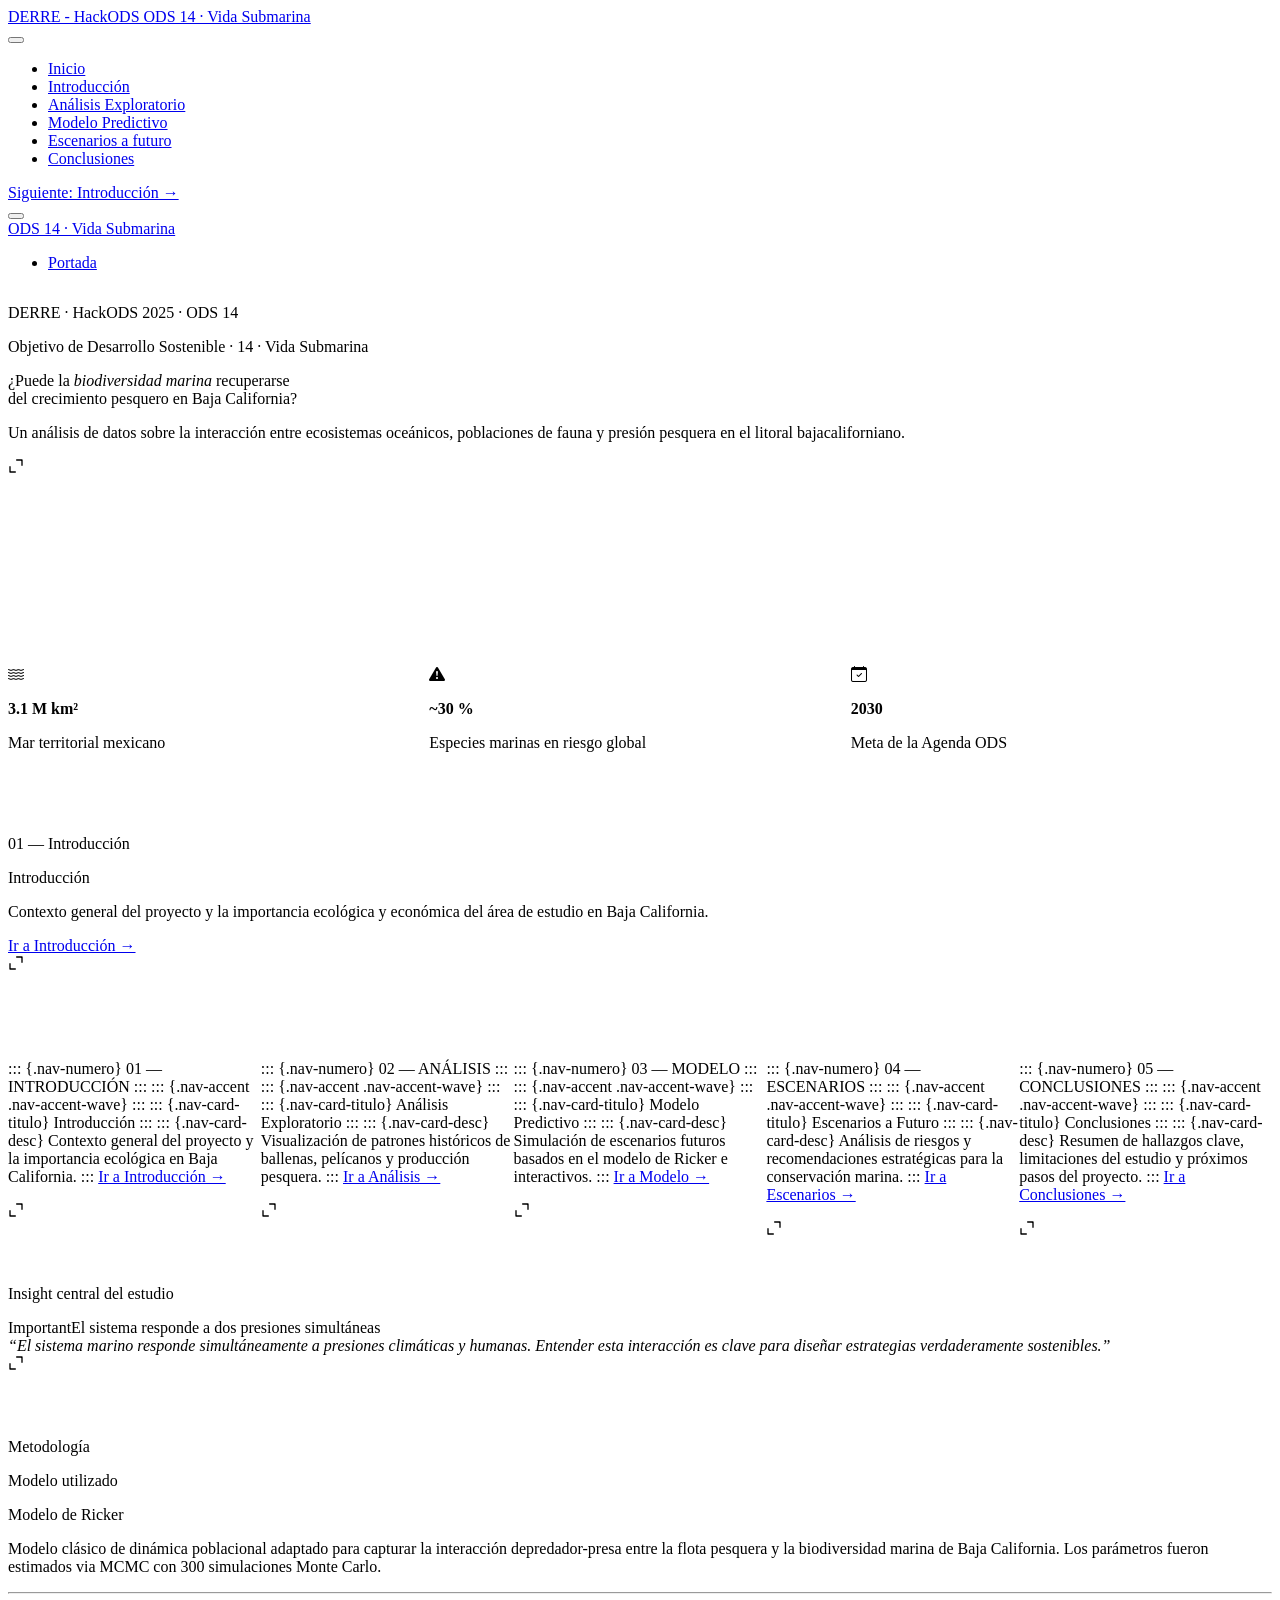
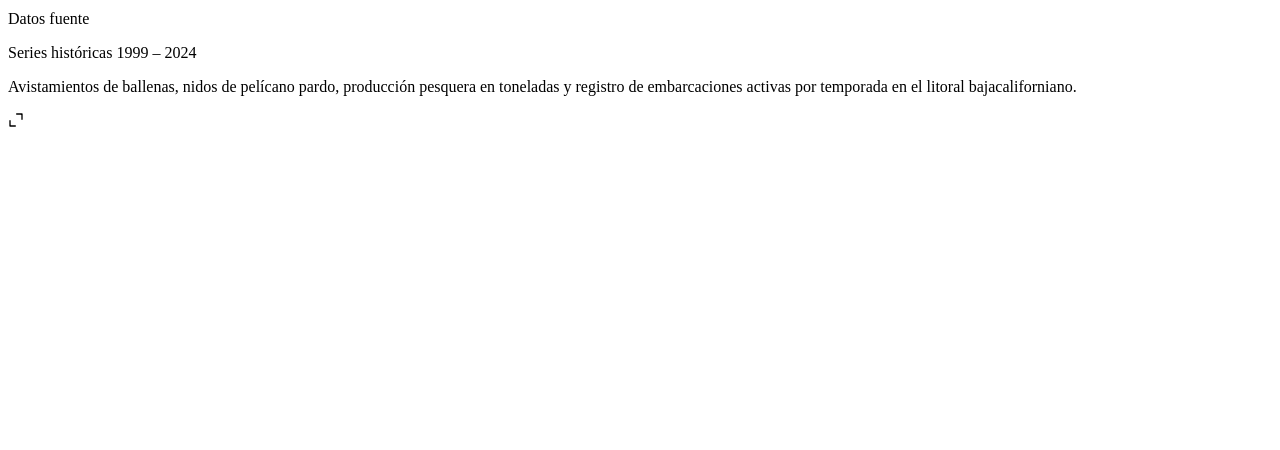
==== commit b7cba260: "Actualización automática de dashboards en /docs [skip ci]" ====
--- a/docs/index.html
+++ b/docs/index.html
@@ -40,9 +40,9 @@
 <link href="site_libs/quarto-html/quarto-syntax-highlighting-7f8f88aac4f3542376d5c11b86a4c14d.css" rel="stylesheet" class="quarto-color-scheme-extra" id="quarto-text-highlighting-styles">
 <script src="site_libs/bootstrap/bootstrap.min.js"></script>
 <link href="site_libs/bootstrap/bootstrap-icons.css" rel="stylesheet">
-<link href="site_libs/bootstrap/bootstrap-c51120a6cc326809cc32e74ac7dfd758.min.css" rel="stylesheet" append-hash="true" class="quarto-color-scheme" id="quarto-bootstrap" data-mode="light">
-<link href="site_libs/bootstrap/bootstrap-dark-c51120a6cc326809cc32e74ac7dfd758.min.css" rel="stylesheet" append-hash="true" class="quarto-color-scheme quarto-color-alternate" id="quarto-bootstrap" data-mode="light">
-<link href="site_libs/bootstrap/bootstrap-c51120a6cc326809cc32e74ac7dfd758.min.css" rel="stylesheet" append-hash="true" class="quarto-color-scheme-extra" id="quarto-bootstrap" data-mode="light">
+<link href="site_libs/bootstrap/bootstrap-7d393a9d2fe6f01ced4217963fa877c3.min.css" rel="stylesheet" append-hash="true" class="quarto-color-scheme" id="quarto-bootstrap" data-mode="light">
+<link href="site_libs/bootstrap/bootstrap-dark-7d393a9d2fe6f01ced4217963fa877c3.min.css" rel="stylesheet" append-hash="true" class="quarto-color-scheme quarto-color-alternate" id="quarto-bootstrap" data-mode="light">
+<link href="site_libs/bootstrap/bootstrap-7d393a9d2fe6f01ced4217963fa877c3.min.css" rel="stylesheet" append-hash="true" class="quarto-color-scheme-extra" id="quarto-bootstrap" data-mode="light">
 <script src="site_libs/quarto-dashboard/quarto-dashboard.js"></script>
 <script src="site_libs/quarto-dashboard/stickythead.js"></script>
 
@@ -145,7 +145,7 @@
 
 <div class="bslib-grid-item html-fill-item tab-content bslib-grid" data-layout="flow" style="display: grid; grid-template-rows: minmax(3em, 1fr); grid-auto-columns: minmax(0, 1fr);">
 <div id="portada" class="dashboard-page tab-pane show active html-fill-item html-fill-container" data-orientation="rows" aria-labelledby="tab-portada">
-<div class="html-fill-item html-fill-container bslib-grid" style="display: grid; grid-template-rows: minmax(3em, 42vh) minmax(3em, 17vh) minmax(3em, 25vh) minmax(3em, 17vh) minmax(3em, 1fr); grid-auto-columns: minmax(0, 1fr);">
+<div class="html-fill-item html-fill-container bslib-grid" style="display: grid; grid-template-rows: minmax(3em, 42vh) minmax(3em, 17vh) minmax(3em, 25vh) minmax(3em, 25vh) minmax(3em, 17vh) minmax(3em, 1fr); grid-auto-columns: minmax(0, 1fr);">
 <div class="html-fill-item html-fill-container bslib-grid" style="display: grid; grid-template-columns: minmax(3em, 1fr);
 grid-auto-rows: minmax(0, 1fr);">
 <div class="card card-hero html-fill-item html-fill-container bslib-card" data-bslib-card-init="" data-require-bs-caller="card()" data-full-screen="false">
@@ -226,7 +226,7 @@
 </div>
 <script data-bslib-card-init="">bslib.Card.initializeAllCards();</script></div>
 </div>
-<div class="html-fill-item html-fill-container bslib-grid" style="display: grid; grid-template-columns: minmax(3em, 25fr) minmax(3em, 25fr) minmax(3em, 25fr) minmax(3em, 25fr);
+<div class="html-fill-item html-fill-container bslib-grid" style="display: grid; grid-template-columns: minmax(3em, 25fr);
 grid-auto-rows: minmax(0, 1fr);">
 <div class="html-fill-item html-fill-container bslib-grid" style="display: grid; grid-template-rows: minmax(3em, 1fr); grid-auto-columns: minmax(0, 1fr);">
 <div class="card card-nav html-fill-item html-fill-container bslib-card" data-bslib-card-init="" data-require-bs-caller="card()" data-full-screen="false">
@@ -251,22 +251,14 @@
         <svg xmlns="http://www.w3.org/2000/svg" viewbox="0 0 24 24" style="height:1em;width:1em;" aria-hidden="true" role="img"><path d="M20 5C20 4.4 19.6 4 19 4H13C12.4 4 12 3.6 12 3C12 2.4 12.4 2 13 2H21C21.6 2 22 2.4 22 3V11C22 11.6 21.6 12 21 12C20.4 12 20 11.6 20 11V5ZM4 19C4 19.6 4.4 20 5 20H11C11.6 20 12 20.4 12 21C12 21.6 11.6 22 11 22H3C2.4 22 2 21.6 2 21V13C2 12.4 2.4 12 3 12C3.6 12 4 12.4 4 13V19Z"></path></svg>
     </span>
 </bslib-tooltip><script data-bslib-card-init="">bslib.Card.initializeAllCards();</script></div>
-</div><div class="html-fill-item html-fill-container bslib-grid" style="display: grid; grid-template-rows: minmax(3em, 1fr); grid-auto-columns: minmax(0, 1fr);">
+</div>
+</div>
+<div class="html-fill-item html-fill-container bslib-grid" style="display: grid; grid-template-columns: minmax(3em, 20fr) minmax(3em, 20fr) minmax(3em, 20fr) minmax(3em, 20fr) minmax(3em, 20fr);
+grid-auto-rows: minmax(0, 1fr);">
+<div class="html-fill-item html-fill-container bslib-grid" style="display: grid; grid-template-rows: minmax(3em, 1fr); grid-auto-columns: minmax(0, 1fr);">
 <div class="card card-nav html-fill-item html-fill-container bslib-card" data-bslib-card-init="" data-require-bs-caller="card()" data-full-screen="false">
 <div class="card-body html-fill-item html-fill-container">
-<div class="nav-numero html-fill-item html-fill-container">
-<p>02 — Análisis</p>
-</div>
-<div class="nav-accent nav-accent-wave html-fill-item html-fill-container">
-
-</div>
-<div class="nav-card-titulo html-fill-item html-fill-container">
-<p>Análisis Exploratorio</p>
-</div>
-<div class="nav-card-desc html-fill-item html-fill-container">
-<p>Visualización de patrones históricos de ballenas, pelícanos y producción pesquera a lo largo del tiempo.</p>
-</div>
-<a href="./analisis.html" class="nav-enlace">Ir a Análisis →</a>
+<p>::: {.nav-numero} 01 — INTRODUCCIÓN ::: ::: {.nav-accent .nav-accent-wave} ::: ::: {.nav-card-titulo} Introducción ::: ::: {.nav-card-desc} Contexto general del proyecto y la importancia ecológica en Baja California. ::: <a href="./introduccion.html" class="nav-enlace">Ir a Introducción →</a></p>
 </div>
 <bslib-tooltip placement="auto" bsoptions="[]" data-require-bs-version="5" data-require-bs-caller="tooltip()">
     <template>Expand</template>
@@ -277,19 +269,7 @@
 </div><div class="html-fill-item html-fill-container bslib-grid" style="display: grid; grid-template-rows: minmax(3em, 1fr); grid-auto-columns: minmax(0, 1fr);">
 <div class="card card-nav html-fill-item html-fill-container bslib-card" data-bslib-card-init="" data-require-bs-caller="card()" data-full-screen="false">
 <div class="card-body html-fill-item html-fill-container">
-<div class="nav-numero html-fill-item html-fill-container">
-<p>03 — Modelo</p>
-</div>
-<div class="nav-accent nav-accent-cian html-fill-item html-fill-container">
-
-</div>
-<div class="nav-card-titulo html-fill-item html-fill-container">
-<p>Modelo Predictivo</p>
-</div>
-<div class="nav-card-desc html-fill-item html-fill-container">
-<p>Simulación de escenarios futuros basados en el modelo de Ricker, con parámetros ajustables e interactivos.</p>
-</div>
-<a href="./modelo.html" class="nav-enlace">Ir a Modelo →</a>
+<p>::: {.nav-numero} 02 — ANÁLISIS ::: ::: {.nav-accent .nav-accent-wave} ::: ::: {.nav-card-titulo} Análisis Exploratorio ::: ::: {.nav-card-desc} Visualización de patrones históricos de ballenas, pelícanos y producción pesquera. ::: <a href="./analisis.html" class="nav-enlace">Ir a Análisis →</a></p>
 </div>
 <bslib-tooltip placement="auto" bsoptions="[]" data-require-bs-version="5" data-require-bs-caller="tooltip()">
     <template>Expand</template>
@@ -300,19 +280,29 @@
 </div><div class="html-fill-item html-fill-container bslib-grid" style="display: grid; grid-template-rows: minmax(3em, 1fr); grid-auto-columns: minmax(0, 1fr);">
 <div class="card card-nav html-fill-item html-fill-container bslib-card" data-bslib-card-init="" data-require-bs-caller="card()" data-full-screen="false">
 <div class="card-body html-fill-item html-fill-container">
-<div class="nav-numero html-fill-item html-fill-container">
-<p>04 — Escenarios</p>
-</div>
-<div class="nav-accent nav-accent-espuma html-fill-item html-fill-container">
-
-</div>
-<div class="nav-card-titulo html-fill-item html-fill-container">
-<p>Escenarios a Futuro</p>
-</div>
-<div class="nav-card-desc html-fill-item html-fill-container">
-<p>Análisis de riesgos y recomendaciones estratégicas para la conservación marina sostenible.</p>
-</div>
-<a href="./escenarios.html" class="nav-enlace">Ir a Escenarios →</a>
+<p>::: {.nav-numero} 03 — MODELO ::: ::: {.nav-accent .nav-accent-wave} ::: ::: {.nav-card-titulo} Modelo Predictivo ::: ::: {.nav-card-desc} Simulación de escenarios futuros basados en el modelo de Ricker e interactivos. ::: <a href="./modelo.html" class="nav-enlace">Ir a Modelo →</a></p>
+</div>
+<bslib-tooltip placement="auto" bsoptions="[]" data-require-bs-version="5" data-require-bs-caller="tooltip()">
+    <template>Expand</template>
+    <span class="bslib-full-screen-enter badge rounded-pill">
+        <svg xmlns="http://www.w3.org/2000/svg" viewbox="0 0 24 24" style="height:1em;width:1em;" aria-hidden="true" role="img"><path d="M20 5C20 4.4 19.6 4 19 4H13C12.4 4 12 3.6 12 3C12 2.4 12.4 2 13 2H21C21.6 2 22 2.4 22 3V11C22 11.6 21.6 12 21 12C20.4 12 20 11.6 20 11V5ZM4 19C4 19.6 4.4 20 5 20H11C11.6 20 12 20.4 12 21C12 21.6 11.6 22 11 22H3C2.4 22 2 21.6 2 21V13C2 12.4 2.4 12 3 12C3.6 12 4 12.4 4 13V19Z"></path></svg>
+    </span>
+</bslib-tooltip><script data-bslib-card-init="">bslib.Card.initializeAllCards();</script></div>
+</div><div class="html-fill-item html-fill-container bslib-grid" style="display: grid; grid-template-rows: minmax(3em, 1fr); grid-auto-columns: minmax(0, 1fr);">
+<div class="card card-nav html-fill-item html-fill-container bslib-card" data-bslib-card-init="" data-require-bs-caller="card()" data-full-screen="false">
+<div class="card-body html-fill-item html-fill-container">
+<p>::: {.nav-numero} 04 — ESCENARIOS ::: ::: {.nav-accent .nav-accent-wave} ::: ::: {.nav-card-titulo} Escenarios a Futuro ::: ::: {.nav-card-desc} Análisis de riesgos y recomendaciones estratégicas para la conservación marina. ::: <a href="./escenarios.html" class="nav-enlace">Ir a Escenarios →</a></p>
+</div>
+<bslib-tooltip placement="auto" bsoptions="[]" data-require-bs-version="5" data-require-bs-caller="tooltip()">
+    <template>Expand</template>
+    <span class="bslib-full-screen-enter badge rounded-pill">
+        <svg xmlns="http://www.w3.org/2000/svg" viewbox="0 0 24 24" style="height:1em;width:1em;" aria-hidden="true" role="img"><path d="M20 5C20 4.4 19.6 4 19 4H13C12.4 4 12 3.6 12 3C12 2.4 12.4 2 13 2H21C21.6 2 22 2.4 22 3V11C22 11.6 21.6 12 21 12C20.4 12 20 11.6 20 11V5ZM4 19C4 19.6 4.4 20 5 20H11C11.6 20 12 20.4 12 21C12 21.6 11.6 22 11 22H3C2.4 22 2 21.6 2 21V13C2 12.4 2.4 12 3 12C3.6 12 4 12.4 4 13V19Z"></path></svg>
+    </span>
+</bslib-tooltip><script data-bslib-card-init="">bslib.Card.initializeAllCards();</script></div>
+</div><div class="html-fill-item html-fill-container bslib-grid" style="display: grid; grid-template-rows: minmax(3em, 1fr); grid-auto-columns: minmax(0, 1fr);">
+<div class="card card-nav html-fill-item html-fill-container bslib-card" data-bslib-card-init="" data-require-bs-caller="card()" data-full-screen="false">
+<div class="card-body html-fill-item html-fill-container">
+<p>::: {.nav-numero} 05 — CONCLUSIONES ::: ::: {.nav-accent .nav-accent-wave} ::: ::: {.nav-card-titulo} Conclusiones ::: ::: {.nav-card-desc} Resumen de hallazgos clave, limitaciones del estudio y próximos pasos del proyecto. ::: <a href="./conclusiones.html" class="nav-enlace">Ir a Conclusiones →</a></p>
 </div>
 <bslib-tooltip placement="auto" bsoptions="[]" data-require-bs-version="5" data-require-bs-caller="tooltip()">
     <template>Expand</template>
